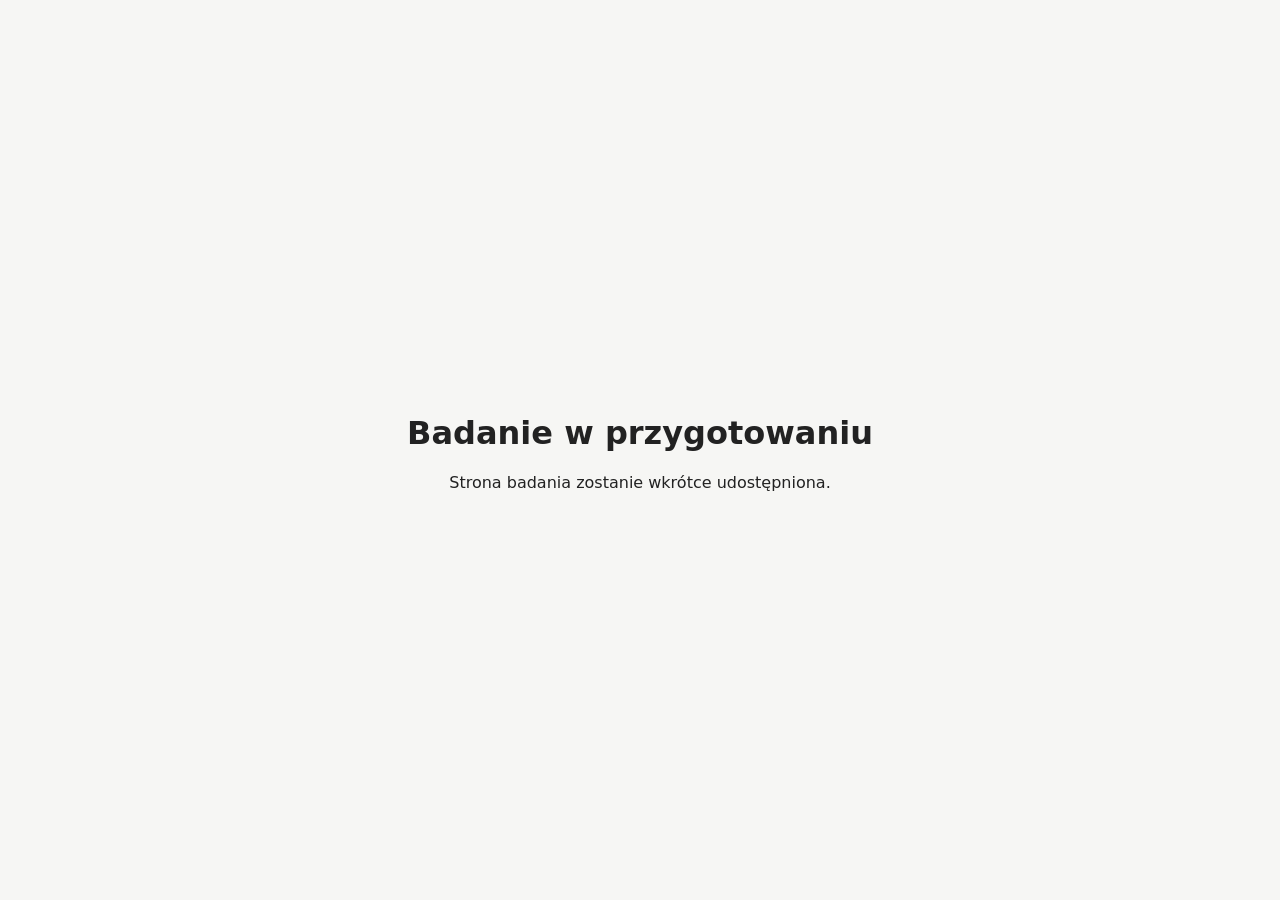
==== Barnum/index.html @ c003f26f "Add Barnum study folder (placeholder)" ====
<!doctype html>
<html lang="pl">
<head>
  <meta charset="utf-8">
  <meta name="viewport" content="width=device-width, initial-scale=1">
  <meta name="robots" content="noindex, nofollow">
  <title>Badanie – w przygotowaniu</title>
  <style>
    body { font-family: system-ui, sans-serif; margin: 0; min-height: 100vh; display: grid; place-items: center; background: #f6f6f4; color: #222; }
    main { max-width: 32rem; padding: 2rem 1rem; text-align: center; }
  </style>
</head>
<body>
  <main>
    <h1>Badanie w przygotowaniu</h1>
    <p>Strona badania zostanie wkrótce udostępniona.</p>
  </main>
</body>
</html>
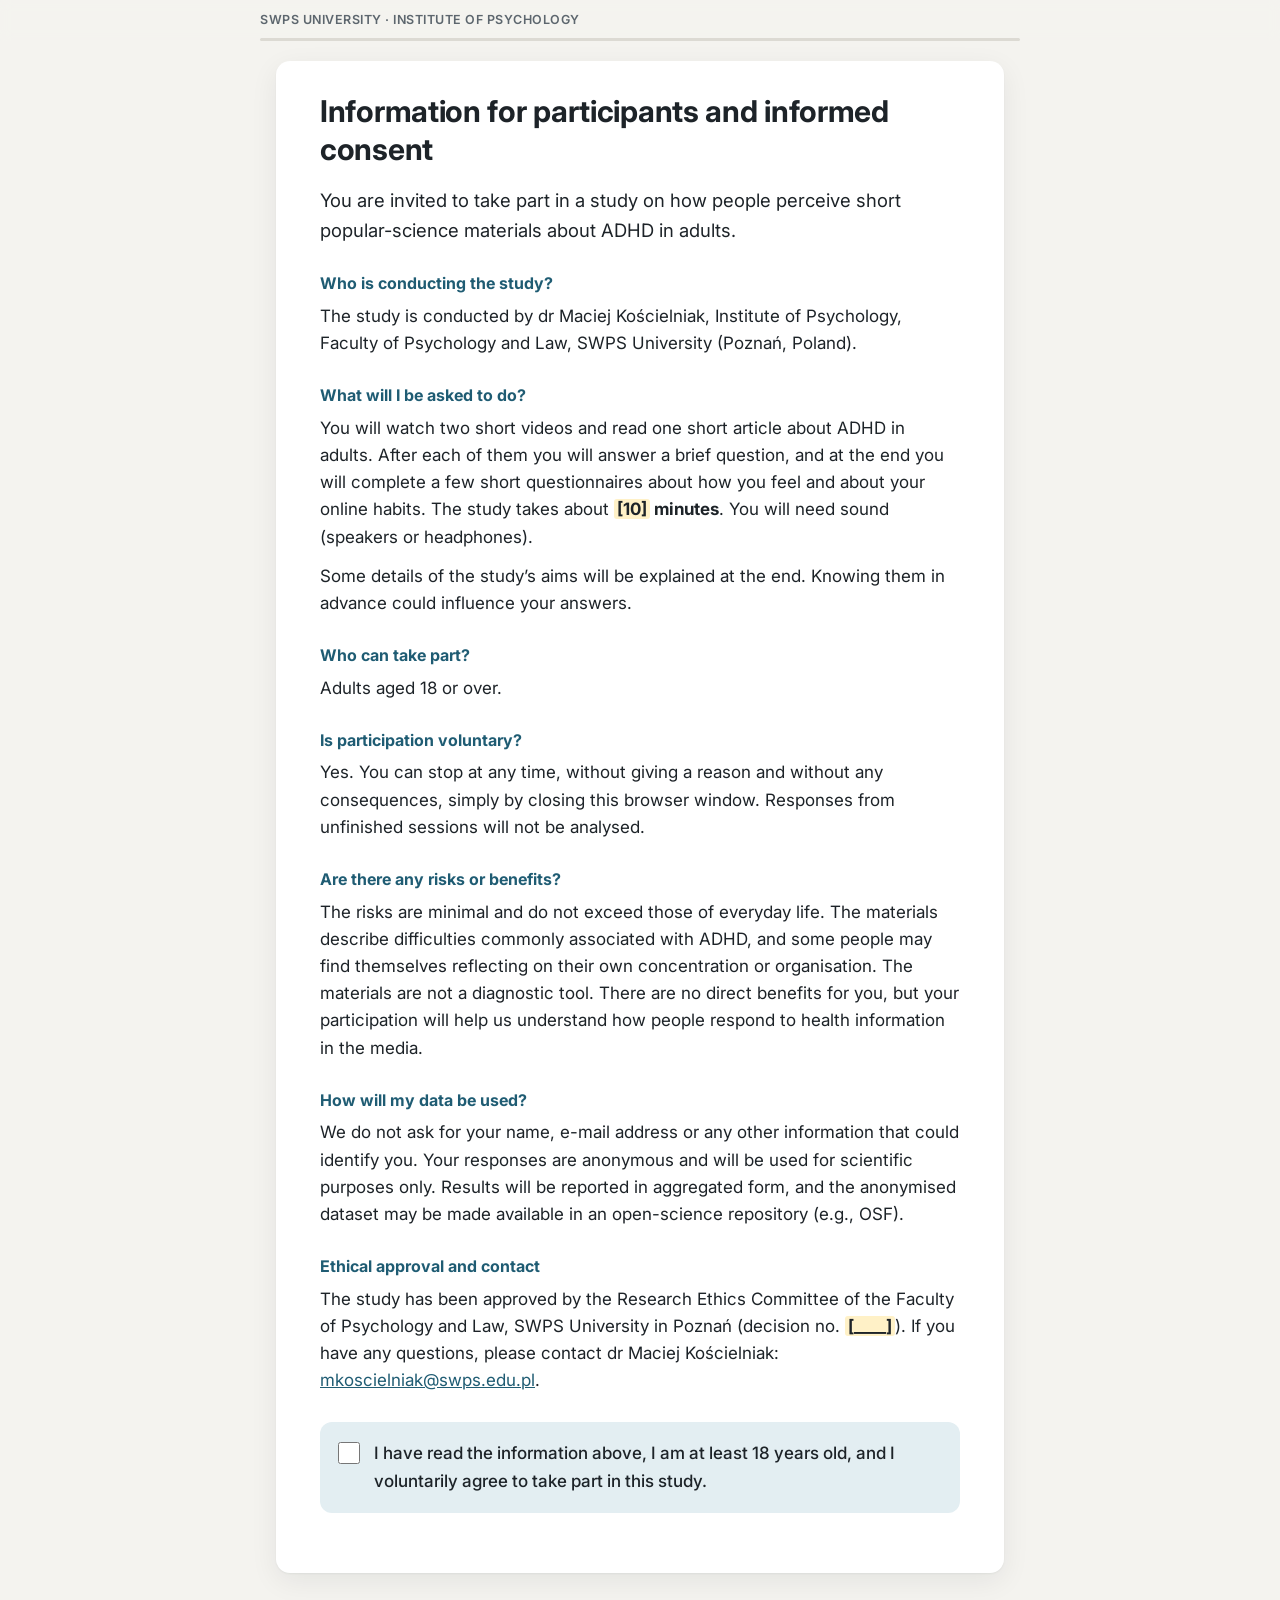
==== commit 228cccd3: "Barnum: full study flow (consent, videos in phone frame, article, scales, debrief) Co-Authored-By: C" ====
--- a/Barnum/index.html
+++ b/Barnum/index.html
@@ -1,19 +1,24 @@
 <!doctype html>
-<html lang="pl">
+<html lang="en">
 <head>
   <meta charset="utf-8">
-  <meta name="viewport" content="width=device-width, initial-scale=1">
+  <meta name="viewport" content="width=device-width, initial-scale=1, viewport-fit=cover">
   <meta name="robots" content="noindex, nofollow">
-  <title>Badanie – w przygotowaniu</title>
-  <style>
-    body { font-family: system-ui, sans-serif; margin: 0; min-height: 100vh; display: grid; place-items: center; background: #f6f6f4; color: #222; }
-    main { max-width: 32rem; padding: 2rem 1rem; text-align: center; }
-  </style>
+  <title>Study: Short media materials about ADHD</title>
+  <link rel="preconnect" href="https://fonts.googleapis.com">
+  <link rel="preconnect" href="https://fonts.gstatic.com" crossorigin>
+  <link href="https://fonts.googleapis.com/css2?family=Inter:wght@400;500;600;700&family=Source+Serif+4:opsz,wght@8..60,400;8..60,600&display=swap" rel="stylesheet">
+  <link rel="stylesheet" href="styles.css">
+  <link rel="preload" as="image" href="phone.png">
 </head>
 <body>
-  <main>
-    <h1>Badanie w przygotowaniu</h1>
-    <p>Strona badania zostanie wkrótce udostępniona.</p>
-  </main>
+  <header class="topbar">
+    <span class="brand">SWPS University · Institute of Psychology</span>
+    <div class="progress" aria-hidden="true"><div class="progress-fill" id="progressFill"></div></div>
+  </header>
+  <main id="app" tabindex="-1"></main>
+  <noscript><p class="noscript">This study requires JavaScript. Please enable it in your browser.</p></noscript>
+  <script src="content.js"></script>
+  <script src="app.js"></script>
 </body>
 </html>
--- a/Barnum/styles.css
+++ b/Barnum/styles.css
@@ -0,0 +1,257 @@
+:root {
+  --bg: #f4f3ef;
+  --surface: #ffffff;
+  --ink: #1d2328;
+  --muted: #5d666e;
+  --line: #dcdad3;
+  --accent: #1f5c73;
+  --accent-ink: #ffffff;
+  --accent-soft: #e3eef2;
+  --focus: #f0b43c;
+  --radius: 14px;
+  --shadow: 0 1px 2px rgba(20, 30, 40, .05), 0 8px 28px rgba(20, 30, 40, .07);
+  --sans: "Inter", system-ui, -apple-system, "Segoe UI", Roboto, sans-serif;
+  --serif: "Source Serif 4", Georgia, "Times New Roman", serif;
+}
+
+* { box-sizing: border-box; }
+html, body { margin: 0; }
+body {
+  background: var(--bg);
+  color: var(--ink);
+  font-family: var(--sans);
+  font-size: 17px;
+  line-height: 1.6;
+  -webkit-font-smoothing: antialiased;
+  min-height: 100vh;
+  min-height: 100dvh;
+}
+
+/* ---------- top bar ---------- */
+.topbar {
+  position: sticky; top: 0; z-index: 10;
+  background: rgba(244, 243, 239, .92);
+  backdrop-filter: blur(6px);
+  padding: 10px 16px 0;
+}
+.brand { display: block; font-size: 12.5px; letter-spacing: .04em; text-transform: uppercase; color: var(--muted); font-weight: 600; max-width: 760px; margin: 0 auto 8px; }
+.progress { height: 3px; background: var(--line); max-width: 760px; margin: 0 auto; border-radius: 2px; overflow: hidden; }
+.progress-fill { height: 100%; width: 0; background: var(--accent); transition: width .4s ease; }
+
+main, main:focus, main:focus-visible { outline: none; }
+
+/* ---------- generic text page ---------- */
+.page {
+  max-width: 760px;
+  margin: 20px auto 48px;
+  padding: 0 16px;
+  animation: fade .35s ease;
+}
+.card {
+  background: var(--surface);
+  border-radius: var(--radius);
+  box-shadow: var(--shadow);
+  padding: 32px clamp(20px, 5vw, 44px);
+}
+@keyframes fade { from { opacity: 0; transform: translateY(6px); } to { opacity: 1; transform: none; } }
+
+h1 { font-size: clamp(24px, 4vw, 30px); line-height: 1.25; margin: 0 0 18px; letter-spacing: -.01em; }
+h3 { font-size: 16px; margin: 26px 0 6px; color: var(--accent); }
+p { margin: 0 0 12px; }
+.lead { font-size: 18.5px; color: var(--ink); }
+a { color: var(--accent); }
+
+.sequence { list-style: none; padding: 0; margin: 20px 0; display: flex; gap: 10px; flex-wrap: wrap; counter-reset: s; }
+.sequence li { counter-increment: s; flex: 1 1 140px; background: var(--accent-soft); border-radius: 10px; padding: 12px 14px; font-weight: 600; display: flex; align-items: center; gap: 10px; }
+.sequence li::before { content: counter(s); display: grid; place-items: center; width: 26px; height: 26px; border-radius: 50%; background: var(--accent); color: #fff; font-size: 14px; flex: none; }
+.checklist { padding-left: 0; list-style: none; margin: 16px 0 0; }
+.checklist li { position: relative; padding-left: 28px; margin-bottom: 8px; }
+.checklist li::before { content: ""; position: absolute; left: 4px; top: .55em; width: 9px; height: 9px; border-radius: 50%; background: var(--accent); }
+
+.placeholder-mark { background: #fff1c7; padding: 0 3px; border-radius: 3px; }
+
+/* ---------- controls ---------- */
+.actions { display: flex; justify-content: flex-end; align-items: center; gap: 12px; margin-top: 28px; flex-wrap: wrap; }
+.actions.between { justify-content: space-between; }
+.btn {
+  appearance: none; border: 0; cursor: pointer;
+  font: 600 16px/1 var(--sans);
+  padding: 15px 28px; border-radius: 999px;
+  background: var(--accent); color: var(--accent-ink);
+  transition: transform .12s ease, opacity .2s ease, background .2s ease;
+  min-height: 48px;
+}
+.btn:hover:not(:disabled) { background: #174a5d; }
+.btn:active:not(:disabled) { transform: scale(.98); }
+.btn:disabled { opacity: .35; cursor: not-allowed; }
+.btn.ghost { background: transparent; color: var(--muted); padding-left: 8px; padding-right: 8px; }
+.btn.ghost:hover:not(:disabled) { background: transparent; color: var(--ink); }
+.btn.hidden { visibility: hidden; }
+:focus-visible { outline: 3px solid var(--focus); outline-offset: 2px; }
+
+.consent-check {
+  display: flex; gap: 14px; align-items: flex-start;
+  margin-top: 28px; padding: 18px; border-radius: 12px;
+  background: var(--accent-soft); cursor: pointer; font-weight: 500;
+}
+.consent-check input { width: 22px; height: 22px; margin: 2px 0 0; accent-color: var(--accent); flex: none; cursor: pointer; }
+.reveal { animation: fade .3s ease; }
+
+.pilot-box { margin-top: 26px; border: 2px dashed #d39b2a; background: #fff8e8; border-radius: 12px; padding: 16px 18px; }
+.pilot-box .tag { font-size: 12px; font-weight: 700; letter-spacing: .06em; text-transform: uppercase; color: #9a6a0b; }
+.pilot-box label { display: flex; gap: 10px; align-items: center; margin-top: 8px; cursor: pointer; }
+.pilot-box input { accent-color: var(--accent); width: 18px; height: 18px; }
+
+/* ---------- option list (self-identification) ---------- */
+.options { display: grid; gap: 10px; margin-top: 22px; }
+.option {
+  display: flex; align-items: center; gap: 14px;
+  border: 1.5px solid var(--line); border-radius: 12px;
+  padding: 14px 18px; cursor: pointer; background: #fff;
+  transition: border-color .15s, background .15s;
+}
+.option:hover { border-color: #a9b8bf; }
+.option input { position: absolute; opacity: 0; pointer-events: none; }
+.option .dot { width: 20px; height: 20px; border-radius: 50%; border: 2px solid #9aa4ab; flex: none; display: grid; place-items: center; }
+.option.selected { border-color: var(--accent); background: var(--accent-soft); }
+.option.selected .dot { border-color: var(--accent); }
+.option.selected .dot::after { content: ""; width: 10px; height: 10px; border-radius: 50%; background: var(--accent); }
+.option:has(input:focus-visible) { outline: 3px solid var(--focus); outline-offset: 2px; }
+.q-kicker { font-size: 13px; font-weight: 600; text-transform: uppercase; letter-spacing: .05em; color: var(--muted); margin-bottom: 6px; }
+.question { font-size: clamp(20px, 3.2vw, 24px); font-weight: 600; line-height: 1.35; margin: 0; }
+
+/* ---------- carousel ---------- */
+.carousel-head { display: flex; justify-content: space-between; align-items: center; font-size: 14px; color: var(--muted); margin-bottom: 18px; gap: 12px; }
+.dots { display: flex; gap: 6px; flex-wrap: wrap; justify-content: flex-end; }
+.dots span { width: 8px; height: 8px; border-radius: 50%; background: var(--line); transition: background .2s, transform .2s; }
+.dots span.done { background: #9fbcc7; }
+.dots span.current { background: var(--accent); transform: scale(1.3); }
+.slide { min-height: 150px; display: flex; flex-direction: column; justify-content: center; }
+.slide.in-right { animation: inRight .3s ease; }
+.slide.in-left { animation: inLeft .3s ease; }
+@keyframes inRight { from { opacity: 0; transform: translateX(28px); } to { opacity: 1; transform: none; } }
+@keyframes inLeft { from { opacity: 0; transform: translateX(-28px); } to { opacity: 1; transform: none; } }
+.statement { font-size: clamp(20px, 3.4vw, 25px); font-weight: 600; line-height: 1.38; margin: 0 0 6px; }
+.prompt { color: var(--muted); font-size: 15px; margin: 0 0 26px; }
+
+/* slider */
+.slider-wrap { padding: 10px 4px 0; }
+.vas { -webkit-appearance: none; appearance: none; width: 100%; height: 34px; background: transparent; cursor: pointer; margin: 0; touch-action: pan-y; }
+.vas::-webkit-slider-runnable-track { height: 8px; border-radius: 4px; background: linear-gradient(90deg, #dfe7ea, #9fbcc7); }
+.vas::-moz-range-track { height: 8px; border-radius: 4px; background: linear-gradient(90deg, #dfe7ea, #9fbcc7); }
+.vas::-webkit-slider-thumb { -webkit-appearance: none; width: 30px; height: 30px; margin-top: -11px; border-radius: 50%; background: var(--accent); border: 4px solid #fff; box-shadow: 0 1px 6px rgba(0,0,0,.25); transition: opacity .15s; }
+.vas::-moz-range-thumb { width: 22px; height: 22px; border-radius: 50%; background: var(--accent); border: 4px solid #fff; box-shadow: 0 1px 6px rgba(0,0,0,.25); }
+.vas.untouched::-webkit-slider-thumb { opacity: 0; }
+.vas.untouched::-moz-range-thumb { opacity: 0; }
+.vas-labels { display: flex; justify-content: space-between; font-size: 14px; color: var(--muted); font-weight: 500; margin-top: 8px; }
+.hint { font-size: 13.5px; color: var(--muted); text-align: center; margin-top: 14px; min-height: 20px; }
+
+/* likert row */
+.likert { display: grid; grid-template-columns: repeat(5, 1fr); gap: 8px; margin-top: 8px; }
+.likert button {
+  appearance: none; cursor: pointer; font-family: var(--sans);
+  border: 1.5px solid var(--line); background: #fff; border-radius: 12px;
+  padding: 12px 4px 10px; display: flex; flex-direction: column; align-items: center; gap: 4px;
+  color: var(--ink); transition: border-color .15s, background .15s, transform .1s;
+  min-height: 72px;
+}
+.likert button .n { font-size: 19px; font-weight: 700; }
+.likert button .l { font-size: 12.5px; color: var(--muted); line-height: 1.2; text-align: center; }
+.likert button:hover { border-color: #a9b8bf; }
+.likert button.selected { border-color: var(--accent); background: var(--accent); color: #fff; }
+.likert button.selected .l { color: #e4f0f4; }
+.likert button:active { transform: scale(.97); }
+
+textarea {
+  width: 100%; min-height: 140px; margin-top: 18px; padding: 14px 16px;
+  font: 16px/1.5 var(--sans); color: var(--ink);
+  border: 1.5px solid var(--line); border-radius: 12px; resize: vertical; background: #fff;
+}
+textarea:focus { border-color: var(--accent); outline: none; box-shadow: 0 0 0 3px var(--accent-soft); }
+
+.withdraw { display: flex; gap: 12px; align-items: flex-start; margin-top: 26px; padding: 16px 18px; border: 1.5px solid var(--line); border-radius: 12px; cursor: pointer; font-size: 15.5px; }
+.withdraw input { width: 20px; height: 20px; margin-top: 2px; accent-color: #9b2c2c; flex: none; }
+
+/* ---------- stimulus page with phone ---------- */
+.stage {
+  display: flex; flex-direction: column; align-items: center;
+  padding: 12px 16px 24px;
+  min-height: calc(100dvh - 40px);
+  animation: fade .35s ease;
+}
+.stage-label { font-size: 13px; font-weight: 600; letter-spacing: .06em; text-transform: uppercase; color: var(--muted); margin: 4px 0 10px; text-align: center; }
+.stage-label .sound { text-transform: none; letter-spacing: 0; font-weight: 500; }
+
+.phone {
+  --ph: min(calc(100dvh - 170px), 820px, calc((100vw - 32px) * 2305 / 1175));
+  height: var(--ph);
+  aspect-ratio: 1175 / 2305;
+  position: relative;
+  container-type: inline-size;
+  filter: drop-shadow(0 18px 30px rgba(20, 30, 40, .18));
+  user-select: none;
+}
+.phone-frame { position: absolute; inset: 0; width: 100%; height: 100%; pointer-events: none; z-index: 3; }
+/* screen area measured from phone.png (1175 × 2305 px); slightly enlarged so the bezel covers the seam */
+.screen {
+  position: absolute;
+  left: 4.1%; right: 4.1%; top: 1.85%; bottom: 1.75%;
+  border-radius: 9cqw;
+  overflow: hidden;
+  background: #000;
+  z-index: 1;
+}
+.screen video { width: 100%; height: 100%; object-fit: contain; display: block; background: #000; pointer-events: none; }
+
+.overlay {
+  position: absolute; inset: 0; z-index: 2;
+  display: flex; flex-direction: column; align-items: center; justify-content: center; gap: 4cqw;
+  background: rgba(10, 14, 18, .72); color: #fff; text-align: center; padding: 0 10cqw;
+  transition: opacity .25s;
+}
+.overlay.gone { opacity: 0; pointer-events: none; }
+.overlay p { margin: 0; font-size: max(13px, 4.6cqw); line-height: 1.4; }
+.overlay .small { font-size: max(12px, 3.8cqw); opacity: .8; }
+.play {
+  width: 22cqw; height: 22cqw; min-width: 64px; min-height: 64px; border-radius: 50%;
+  border: 0; background: #fff; cursor: pointer; display: grid; place-items: center;
+  box-shadow: 0 6px 24px rgba(0,0,0,.35); transition: transform .15s;
+}
+.play:hover { transform: scale(1.05); }
+.play svg { width: 42%; height: 42%; margin-left: 8%; fill: var(--accent); }
+.loadbar { width: 70%; height: 6px; background: rgba(255,255,255,.2); border-radius: 3px; overflow: hidden; }
+.loadbar div { height: 100%; width: 0; background: #fff; transition: width .2s; }
+.spinner { width: 12cqw; height: 12cqw; min-width: 34px; min-height: 34px; border: 4px solid rgba(255,255,255,.25); border-top-color: #fff; border-radius: 50%; animation: spin 1s linear infinite; }
+@keyframes spin { to { transform: rotate(360deg); } }
+
+.stage .actions { margin-top: 16px; justify-content: center; min-height: 48px; }
+
+/* article inside the phone */
+.screen.article { background: #fff; color: #1b1f23; }
+.article-scroll { position: absolute; inset: 0; overflow-y: auto; -webkit-overflow-scrolling: touch; overscroll-behavior: contain; padding: 15cqw 7cqw 10cqw; }
+.article-scroll::-webkit-scrollbar { width: 0; }
+.art-bar { position: absolute; top: 0; left: 0; right: 0; height: 13.5cqw; background: linear-gradient(#fff 70%, rgba(255,255,255,0)); z-index: 1; }
+.art-kicker { font: 600 max(10px, 3.3cqw)/1.2 var(--sans); text-transform: uppercase; letter-spacing: .08em; color: var(--accent); margin-bottom: 2.5cqw; }
+.art-title { font: 600 max(18px, 8cqw)/1.15 var(--serif); margin: 0 0 3cqw; letter-spacing: -.01em; }
+.art-meta { font: 400 max(10px, 3.2cqw)/1.3 var(--sans); color: #6a737b; padding-bottom: 4cqw; margin-bottom: 4.5cqw; border-bottom: 1px solid #e6e4de; }
+.art-body p { font: 400 max(13px, 4.45cqw)/1.6 var(--serif); margin: 0 0 4cqw; }
+.art-end { text-align: center; color: #a5acb2; font-size: max(12px, 4cqw); margin-top: 6cqw; }
+
+/* ---------- debug ---------- */
+.debug-json { white-space: pre-wrap; font: 12px/1.45 ui-monospace, Menlo, monospace; background: #20262b; color: #d9e2e8; padding: 16px; border-radius: 10px; margin-top: 24px; max-height: 60vh; overflow: auto; }
+.debug-skip { position: fixed; right: 12px; bottom: 12px; z-index: 50; font: 600 12px var(--sans); background: #9b2c2c; color: #fff; border: 0; border-radius: 6px; padding: 8px 10px; cursor: pointer; }
+
+.noscript { max-width: 600px; margin: 40px auto; padding: 0 16px; }
+
+@media (max-width: 520px) {
+  body { font-size: 16px; }
+  .lead { font-size: 17px; }
+  .card { padding: 24px 18px; }
+  .likert { gap: 5px; }
+  .likert button { padding: 10px 2px 8px; }
+  .likert button .l { font-size: 11px; }
+  .actions .btn:not(.ghost) { flex: 1; }
+}
+@media (prefers-reduced-motion: reduce) {
+  *, *::before, *::after { animation: none !important; transition: none !important; }
+}
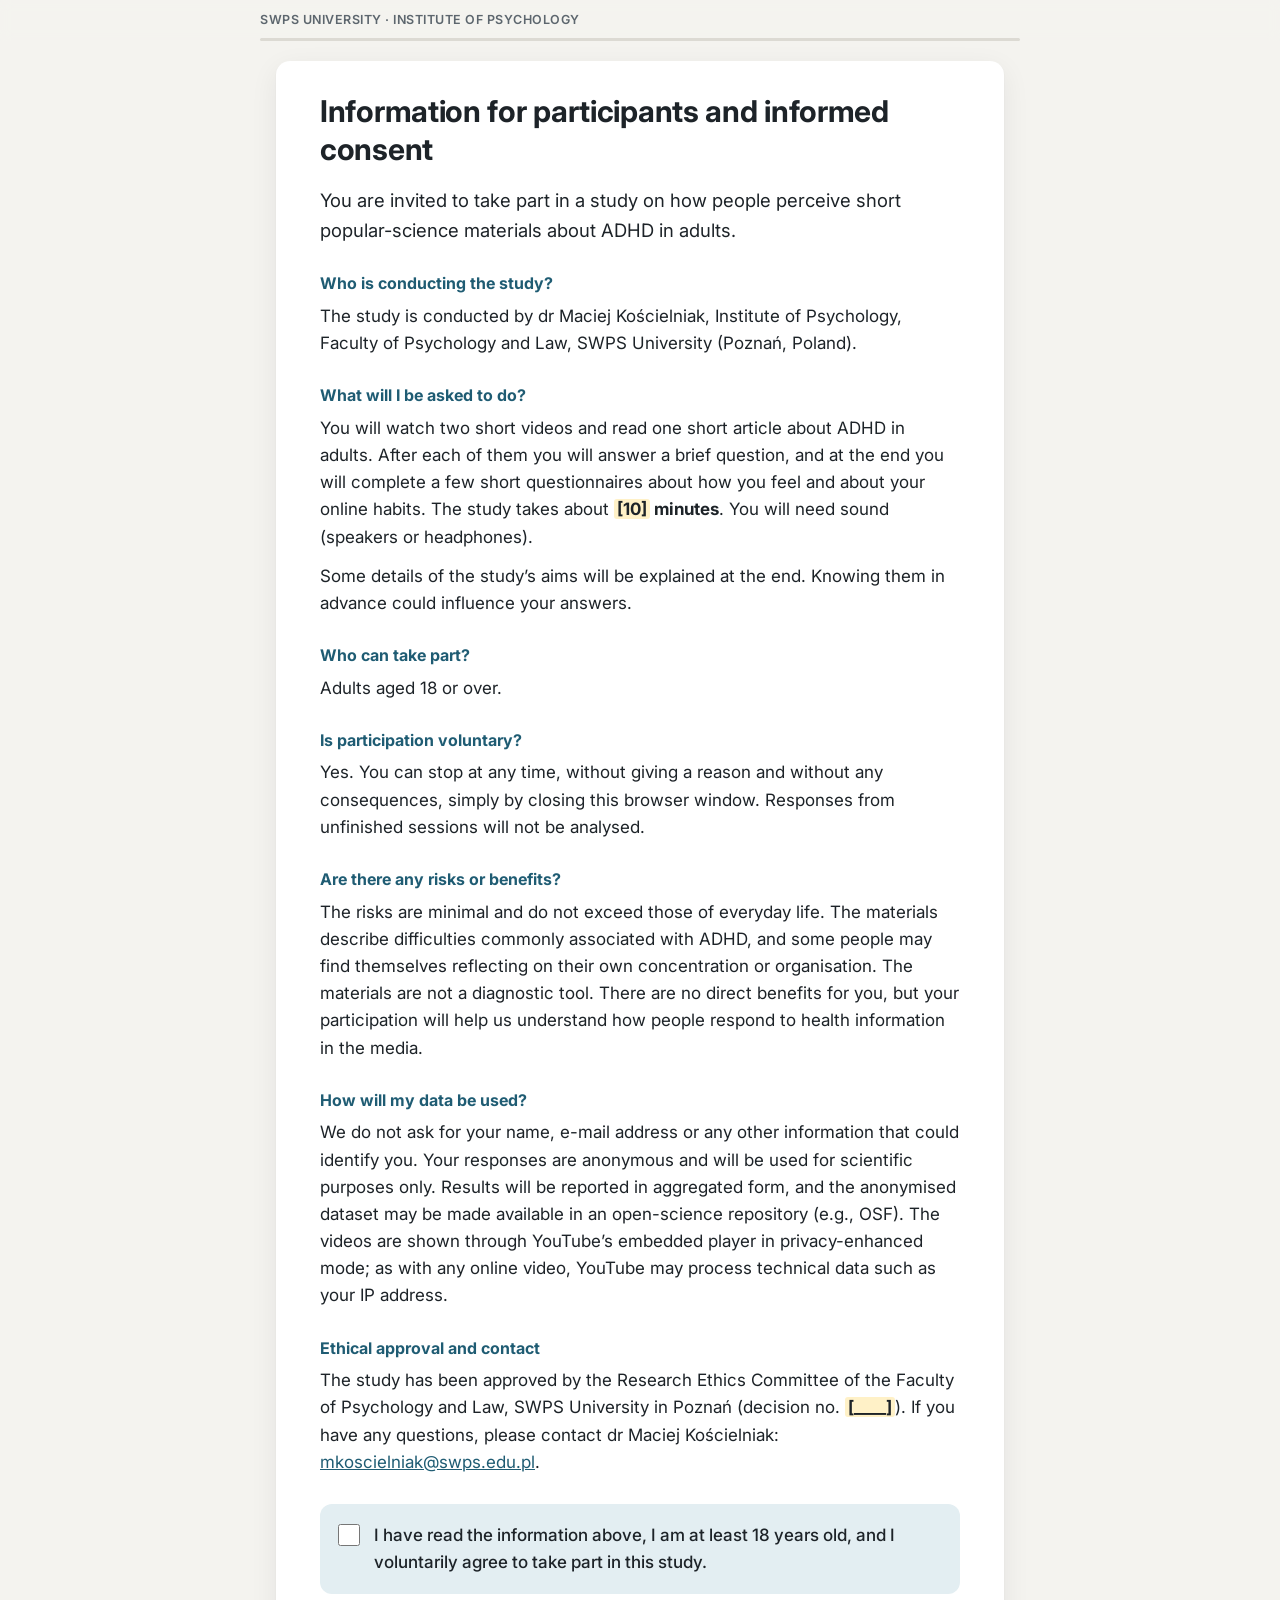
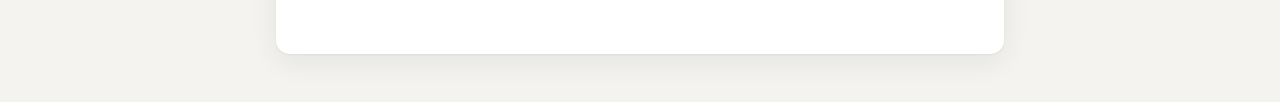
==== commit d3fc2c79: "Barnum: fix crash when opened with ?cond= (condition set before init); add favicon Co-Authored-By: C" ====
--- a/Barnum/index.html
+++ b/Barnum/index.html
@@ -9,7 +9,7 @@
   <link rel="preconnect" href="https://fonts.gstatic.com" crossorigin>
   <link href="https://fonts.googleapis.com/css2?family=Inter:wght@400;500;600;700&family=Source+Serif+4:opsz,wght@8..60,400;8..60,600&display=swap" rel="stylesheet">
   <link rel="stylesheet" href="styles.css">
-  <link rel="preload" as="image" href="phone.png">
+  <link rel="icon" href="data:image/svg+xml,%3Csvg xmlns=%27http://www.w3.org/2000/svg%27 viewBox=%270 0 32 32%27%3E%3Crect width=%2732%27 height=%2732%27 rx=%277%27 fill=%27%231f5c73%27/%3E%3C/svg%3E">
 </head>
 <body>
   <header class="topbar">
--- a/Barnum/styles.css
+++ b/Barnum/styles.css
@@ -202,6 +202,9 @@
   z-index: 1;
 }
 .screen video { width: 100%; height: 100%; object-fit: contain; display: block; background: #000; pointer-events: none; }
+.yt-holder, .yt-holder iframe { position: absolute; inset: 0; width: 100%; height: 100%; border: 0; display: block; }
+.shield { position: absolute; inset: 0; z-index: 1; background: transparent; }
+.overlay.solid { background: #0b0f13; }
 
 .overlay {
   position: absolute; inset: 0; z-index: 2;
